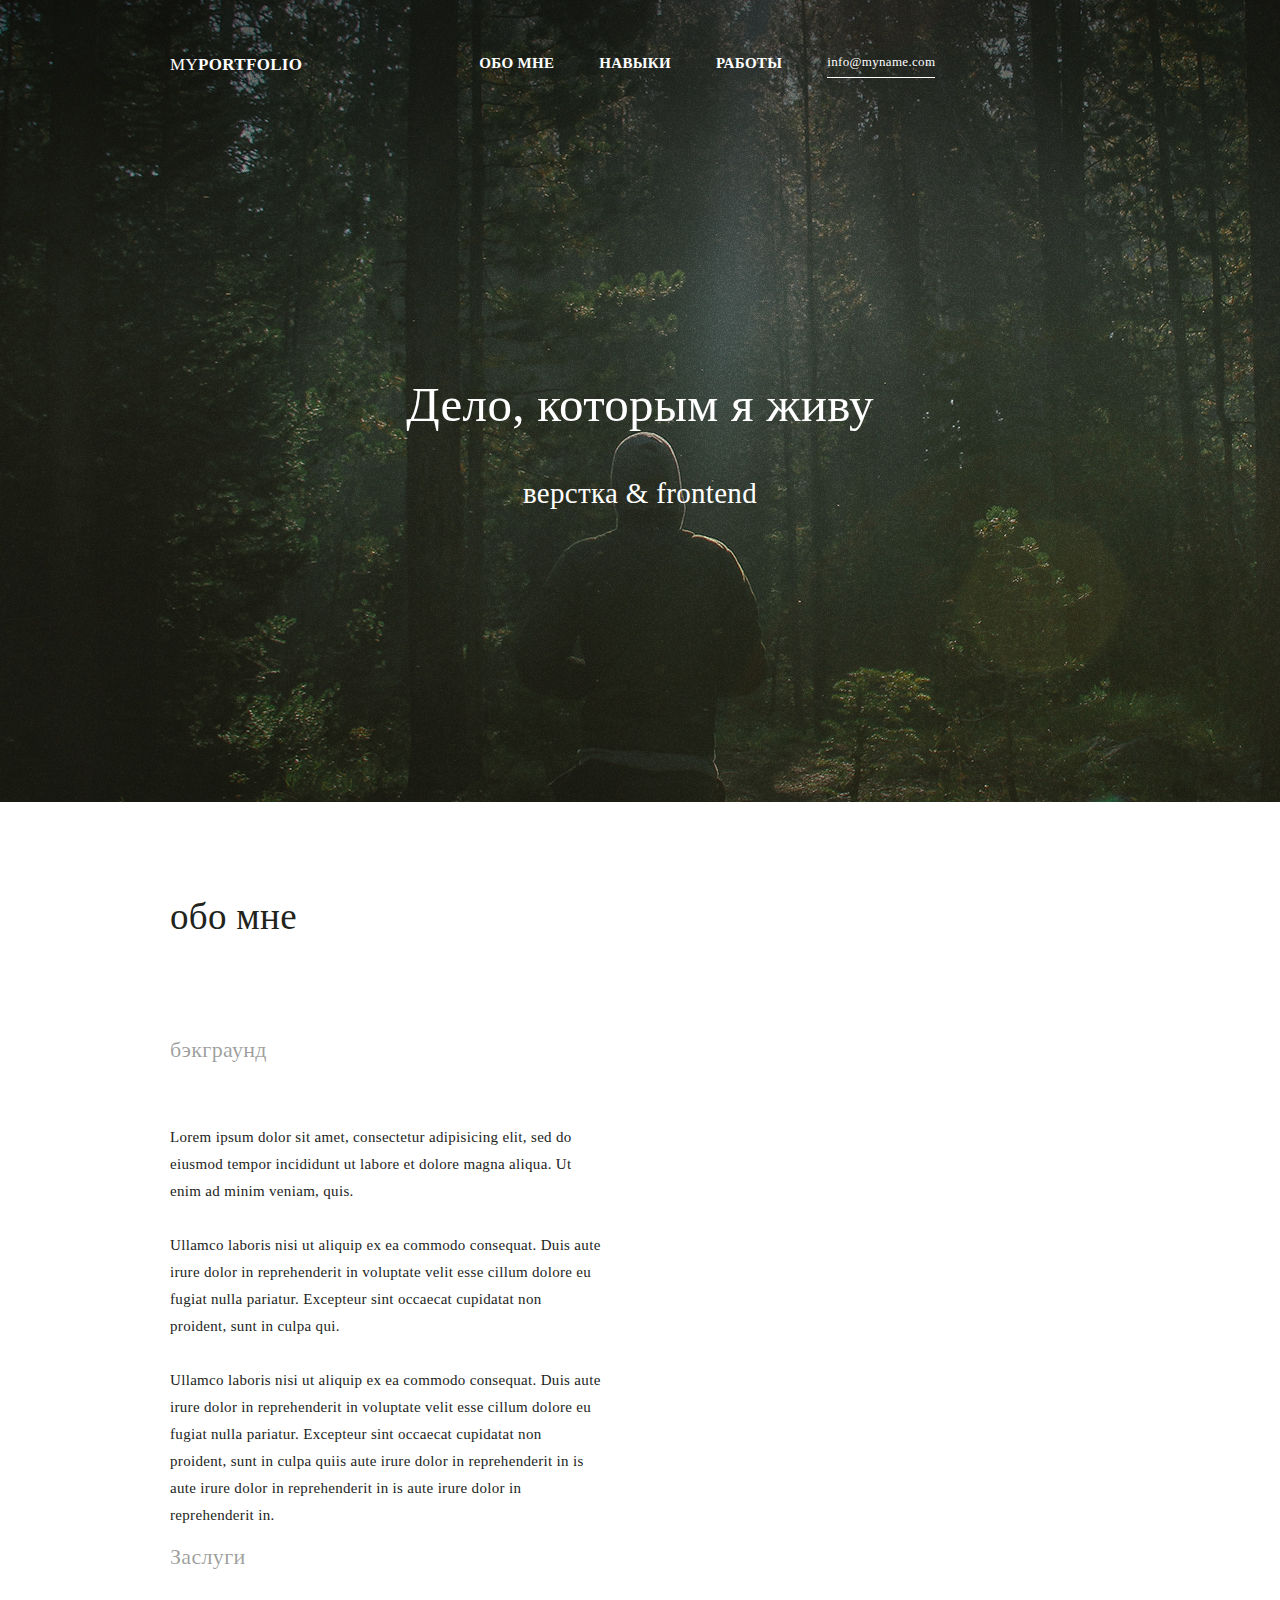
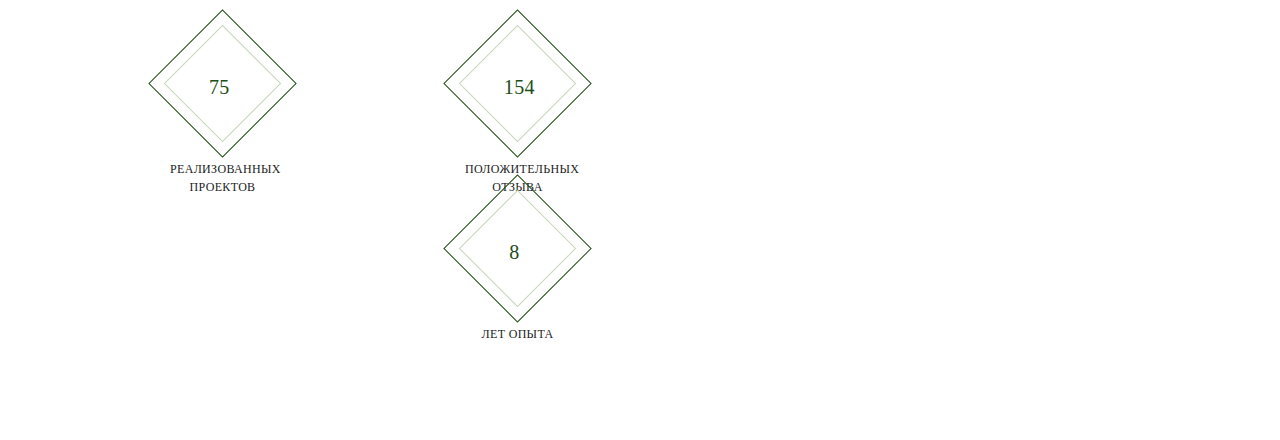
==== index.html @ e538dd81 "Add files via upload" ====
<!DOCTYPE html>
<html lang="en">

<head>
    <meta charset="UTF-8">
    <meta name="viewport" content="width=device-width, initial-scale=1.0">
    <title>MYPORTFOLIO</title>
    <link rel="stylesheet" href="css/reset.css">
    <link rel="stylesheet" href="css/main.css">

</head>

<body>
    <header class="header">
        <div class="container">
            <div class="header__top">
                <div class="logo">
                    <span>my</span>portfolio
                </div>
                <nav class="menu">
                    <ul class="menu__list">
                        <li class="menu__link"><a href="#">обо мне</a></li>
                        <li class="menu__link"><a href="#">навыки</a> </li>
                        <li class="menu__link"><a href="#">работы</a></li>
                    </ul>
                </nav>
                <a class="link__mail" href="mailto:info@myname.com">info@myname.com</a>
            </div>
            <div class="header__block">
                <h1 class="header__title">Дело, которым я живу</h1>
                <p class="header__text">
                    верстка & frontend
                </p>
            </div>
        </div>
        <a class="arowdbottom" href=""></a>
    </header>
    <section class="about">
        <div class="container">
            <h2 class="about__title">обо мне</h2>
            <div class="about__inner">
                <div class="about__background">
                    <h3 class="about__title_2">
                        бэкграунд
                    </h3>
                    <p class="background__text">
                        Lorem ipsum dolor sit amet, consectetur adipisicing elit,
                        sed do eiusmod tempor incididunt ut labore et dolore magna aliqua.
                        Ut enim ad minim veniam, quis. <br><br>

                        Ullamco laboris nisi ut aliquip ex ea commodo consequat.
                        Duis aute irure dolor in reprehenderit in voluptate velit
                        esse cillum dolore eu fugiat nulla pariatur. Excepteur sint occaecat cupidatat non
                        proident, sunt in culpa qui.<br><br>

                        Ullamco laboris nisi ut aliquip ex ea commodo consequat.
                        Duis aute irure dolor in reprehenderit in voluptate velit
                        esse cillum dolore eu fugiat nulla pariatur. Excepteur sint
                        occaecat cupidatat non proident, sunt in culpa quiis aute irure
                        dolor in reprehenderit in is aute irure dolor in reprehenderit
                        in is aute irure dolor in reprehenderit in.
                    </p>
                </div>
            </div>
            <div class="about__other">
                <h3 class="about__title_2">
                    Заслуги
                </h3>
                <div class="merit">
                    <div class="merit__item">
                        <div class="merit__item-big">
                            <div class="merit__item-small">
                                <span class="merit__number">75</span>
                            </div>
                        </div>
                        <p class="merit__text">
                            Реализованных
                            проектов
                        </p>
                    </div>


                    <div class="merit__item">
                        <div class="merit__item-big">
                            <div class="merit__item-small">
                                <span class="merit__number">154</span>
                            </div>
                        </div>
                        <p class="merit__text">
                            Положительных
                            отзыва
                        </p>


                        <div class="merit__item">
                            <div class="merit__item-big">
                                <div class="merit__item-small">
                                    <span class="merit__number">8</span>
                                </div>
                            </div>
                            <p class="merit__text">
                                Лет
                                опыта
                            </p>

                        </div>
                    </div>

                </div>
            </div>
        </div>
    </section>

    
</body>

</html>
---- css/main.css ----
@import 'fonts.css';


* {
    box-sizing: border-box;
    list-style: none;
}

html {}

a {
    text-decoration: none;
    color: inherit;
}

body {
    padding: 0;
    margin: 0;
    line-height: 1.5;
    letter-spacing: 0.02em;
    color: #000;
}

.container {
    width: 940px;
    margin: 0 auto;
}

.header {
    padding-top: 52px;
    padding-bottom: 23px;
    background: url('../images/bground.jpg') no-repeat;
    color: white;
}

.header__top {
    display: flex;
}

.logo span {
    font-family: 'MuseoSansCyrl 100';
    font-size: 17px;
    font-weight: 100;
}

.logo {
    text-transform: uppercase;
    font-family: 'MuseoSansCyrl 900';
    font-size: 17px;
    font-weight: 900;

}

.menu__list {
    display: flex;
    margin-left: 177px;
    color: white;
    list-style: none;
}

.menu__link {
    margin-right: 45px;
    font-family: 'MuseoSansCyrl 900';
    font-size: 15px;
    font-weight: 900;
    text-transform: uppercase;
    color: #fff;
}

.link__mail {
    border-bottom: solid 1px;
    color: white;
    font-family: 'MuseoSansCyrl 300';
    font-size: 13px;
    font-weight: 300;
    margin-left: 0 auto;
}

.header__block {
    text-align: center;
}

.header__title {
    display: block;
    width: 713px;
    height: 94px;
    font-family: 'Natasha';
    font-size: 49px;
    font-weight: normal;
    font-stretch: normal;
    font-style: normal;
    line-height: 1.12;
    margin: 0 auto;

    color: #ffffff;



    margin-top: 300px;
}

.header__text {
    font-family: 'MuseoSansCyrl 100';
    font-size: 29px;
    font-weight: 100;
    text-align: center;
    margin-bottom: 264px;
}

.about {
    padding-top: 87px;
    padding-bottom: 97px;
}

.about__inner {
    display: flex;
    justify-content: space-between;

}

.about__background {
    max-width: 440px;
}

.about__title {
    font-family: 'Natasha';
    font-size: 37px;
    font-weight: normal;
    font-stretch: normal;
    font-style: normal;
    line-height: 1.49;
    color: #22241b;
    margin-bottom: 78px;
}

.about__title_2 {
    opacity: 0.66;
    font-family: 'Natasha';
    font-size: 22px;
    font-weight: normal;
    font-stretch: normal;
    font-style: normal;
    line-height: 2.5;
    color: rgba(34, 36, 27, 0.66);
    margin-bottom: 47px;
}

.background__text {
    width: 432px;
    font-family: 'MuseoSansCyrl 300';
    font-size: 15px;
    font-weight: 300;
    font-stretch: normal;
    font-style: normal;
    line-height: 1.8;

    color: #22241b;

}

.merit {
    max-width: 400px;
    display: flex;
    justify-content: space-between;
}

.merit__item {
    width: 105px;
    text-align: center;
}

.merit__item-big {
    width: 105px;
    height: 105px;
    border: solid 1px #204d15;
    /* Rotate */
    -webkit-transform: rotate(-45deg);
    -moz-transform: rotate(-45deg);
    -ms-transform: rotate(-45deg);
    -o-transform: rotate(-45deg);
    transform: rotate(-45deg);
    padding-top: 10px;
    padding-left: 10px;
}


.merit__item-small {
    width: 83px;
    height: 83px;
    border: solid 1px #c6d6bb;

    /* Rotate */
    -webkit-transform: rotate(-45deg);
    -moz-transform: rotate(-45deg);
    -ms-transform: rotate(-45deg);
    -o-transform: rotate(-45deg);
    transform: rotate(90deg);

}

.merit__number {
    display: block;
    padding: 30px;
    transform: rotate(-45deg);
    font-family: 'MuseoSansCyrl 100';
    font-size: 20px;
    font-weight: 100;
    font-stretch: normal;
    font-style: normal;
    color: #204d15;
}

.merit__text {

    margin-top: 24px;
    font-family: 'MuseoSansCyrl 100';
    font-size: 12px;
    font-weight: 100;
    font-stretch: normal;
    font-style: normal;
    text-align: center;
    color: #22241b;
    text-transform: uppercase;
}
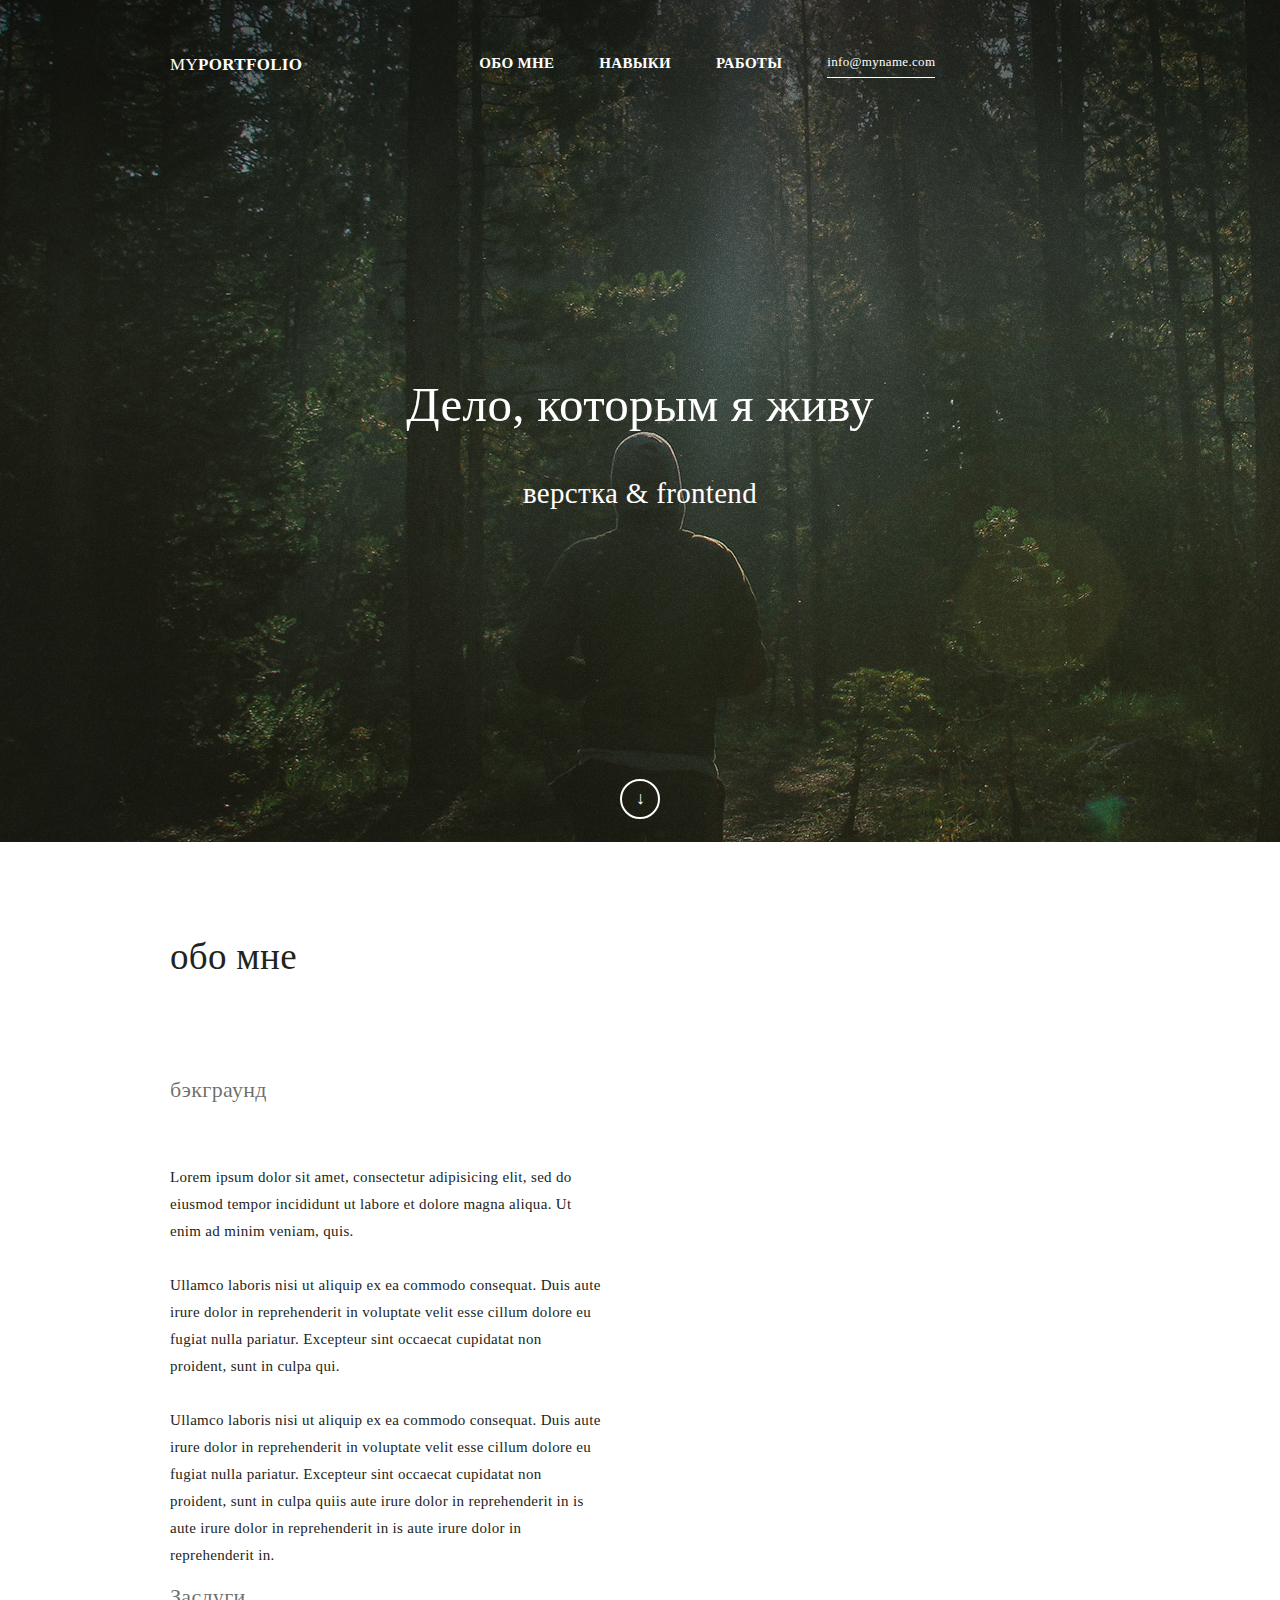
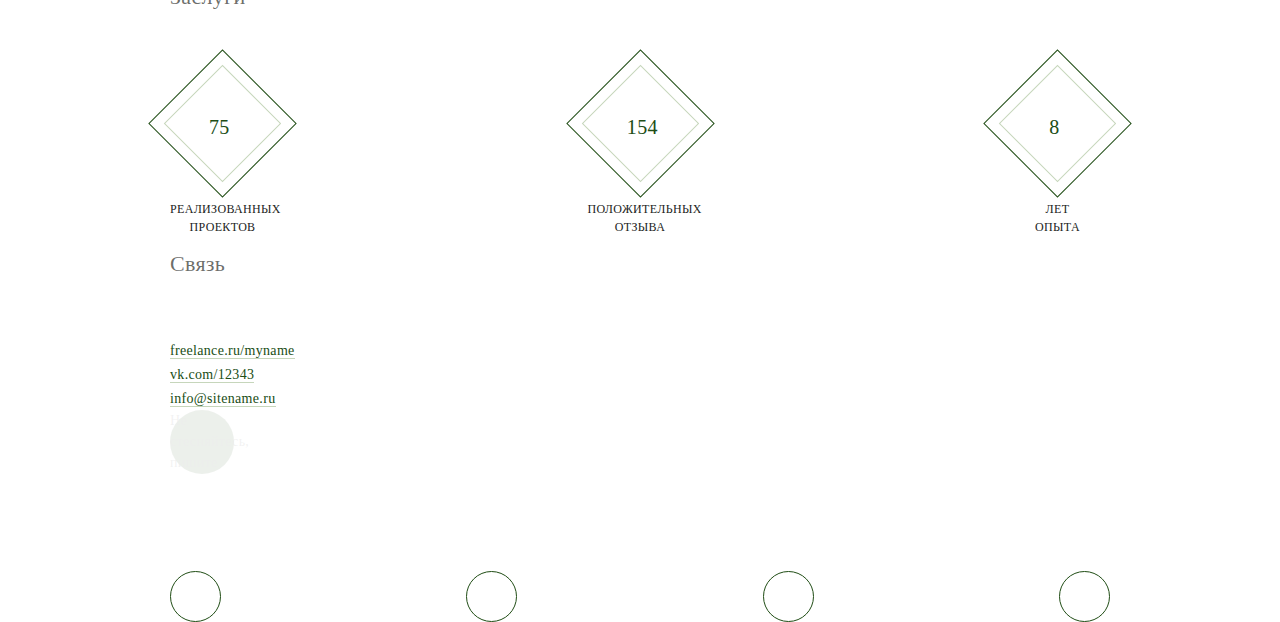
==== commit 9fe1f0eb: "Add files via upload" ====
--- a/index.html
+++ b/index.html
@@ -31,16 +31,19 @@
                 <p class="header__text">
                     верстка & frontend
                 </p>
+                <a class="arowdbottom" href="#">↓</a>
             </div>
+
         </div>
-        <a class="arowdbottom" href=""></a>
+
+
     </header>
     <section class="about">
         <div class="container">
             <h2 class="about__title">обо мне</h2>
             <div class="about__inner">
                 <div class="about__background">
-                    <h3 class="about__title_2">
+                    <h3 class="info-title">
                         бэкграунд
                     </h3>
                     <p class="background__text">
@@ -62,8 +65,8 @@
                     </p>
                 </div>
             </div>
-            <div class="about__other">
-                <h3 class="about__title_2">
+            <div class="info">
+                <h3 class="info-title">
                     Заслуги
                 </h3>
                 <div class="merit">
@@ -90,16 +93,17 @@
                             Положительных
                             отзыва
                         </p>
+                    </div>
 
 
-                        <div class="merit__item">
-                            <div class="merit__item-big">
-                                <div class="merit__item-small">
-                                    <span class="merit__number">8</span>
-                                </div>
+                    <div class="merit__item">
+                        <div class="merit__item-big">
+                            <div class="merit__item-small">
+                                 <span class="merit__number">8</span>
                             </div>
+                        </div>
                             <p class="merit__text">
-                                Лет
+                                Лет <br>
                                 опыта
                             </p>
 
@@ -107,11 +111,38 @@
                     </div>
 
                 </div>
+                <div class="contact">
+                    <h3 class="info-title">Связь</h3>
+                    <div class="contact__block">
+                        <ul class="links">
+                            <li class="links__item"><a href="#">freelance.ru/myname</a></li>
+                            <li class="links__item"><a href="#">vk.com/12343</a></li>
+                            <li class="links__item"><a href="#">info@sitename.ru</a></li>
+                        </ul>
+                    </div>
+                    <div class="profile">
+                        <span class="icon icon-Pizza"></span>
+                        <p class="profile__text">
+                            Не стесняйтесь, пишите
+                        </p>
+                    </div>
+                </div>
+
             </div>
         </div>
     </section>
+    <section class="skills">
+        <div class="container">
+            <ul class="skills__list">
+                <li class="skills__list_item"></li>
+                <li class="skills__list_item"></li>
+                <li class="skills__list_item"></li>
+                <li class="skills__list_item"></li>
+            </ul>
+        </div>
+    </section>
 
-    
+
 </body>
 
 </html>--- a/css/main.css
+++ b/css/main.css
@@ -93,9 +93,6 @@
     margin: 0 auto;
 
     color: #ffffff;
-
-
-
     margin-top: 300px;
 }
 
@@ -107,20 +104,31 @@
     margin-bottom: 264px;
 }
 
+.arowdbottom {
+    display: block;
+    width: 40px;
+    height: 40px;
+    border: 2px solid #fff;
+    border-radius: 50%;
+    padding: 4px 14px;
+    margin: 0 auto;
+    font-size: 18px;
+
+
+}
+
 .about {
     padding-top: 87px;
     padding-bottom: 97px;
+    display: flex;
 }
 
 .about__inner {
     display: flex;
     justify-content: space-between;
-
-}
-
-.about__background {
-    max-width: 440px;
-}
+}
+
+.about__background {}
 
 .about__title {
     font-family: 'Natasha';
@@ -133,8 +141,12 @@
     margin-bottom: 78px;
 }
 
-.about__title_2 {
-    opacity: 0.66;
+.info {
+    maxu-width: 467px;
+}
+
+.info-title {
+
     font-family: 'Natasha';
     font-size: 22px;
     font-weight: normal;
@@ -159,7 +171,8 @@
 }
 
 .merit {
-    max-width: 400px;
+    
+
     display: flex;
     justify-content: space-between;
 }
@@ -221,4 +234,73 @@
     text-align: center;
     color: #22241b;
     text-transform: uppercase;
-}+}
+
+.contact__block {
+    display: flex;
+    justify-content: space-between;
+}
+
+.links__item a {
+
+    font-family: 'MuseoSansCyrl 300';
+    font-size: 14px;
+    font-weight: 300;
+    font-stretch: normal;
+    font-style: normal;
+    color: #204d15;
+    border-bottom: 1px solid #c6d6bb;
+    margin-bottom: 16px;
+    letter-spacing: 1.68;
+}
+
+.profile {
+
+    width: 64px;
+    height: 64px;
+    opacity: 0.08;
+    border-radius: 50%;
+    background-color: #204d15;
+    display: flex;
+    justify-content: space-between;
+
+
+}
+
+.profile__text {}
+
+.icon-Pizza {
+    color: #204d15;
+}
+
+.profile__text {
+
+    width: 165px;
+    height: 11px;
+    font-family: 'MuseoSansCyrl 300';
+    font-size: 14px;
+    font-weight: 300;
+    font-stretch: normal;
+    font-style: normal;
+    color: rgba(34, 36, 27, 0.72);
+
+}
+
+.skills__list {
+    display: flex;
+    justify-content: space-between;
+}
+
+.skills__list_item {
+    width: 51px;
+    height: 51px;
+    border-radius: 50%;
+    border: solid 1px #204d15;
+    
+}
+
+.skills__list_item::after {
+    width: 61px;
+    height: 61px;
+    border: solid 1px #204d15;
+} 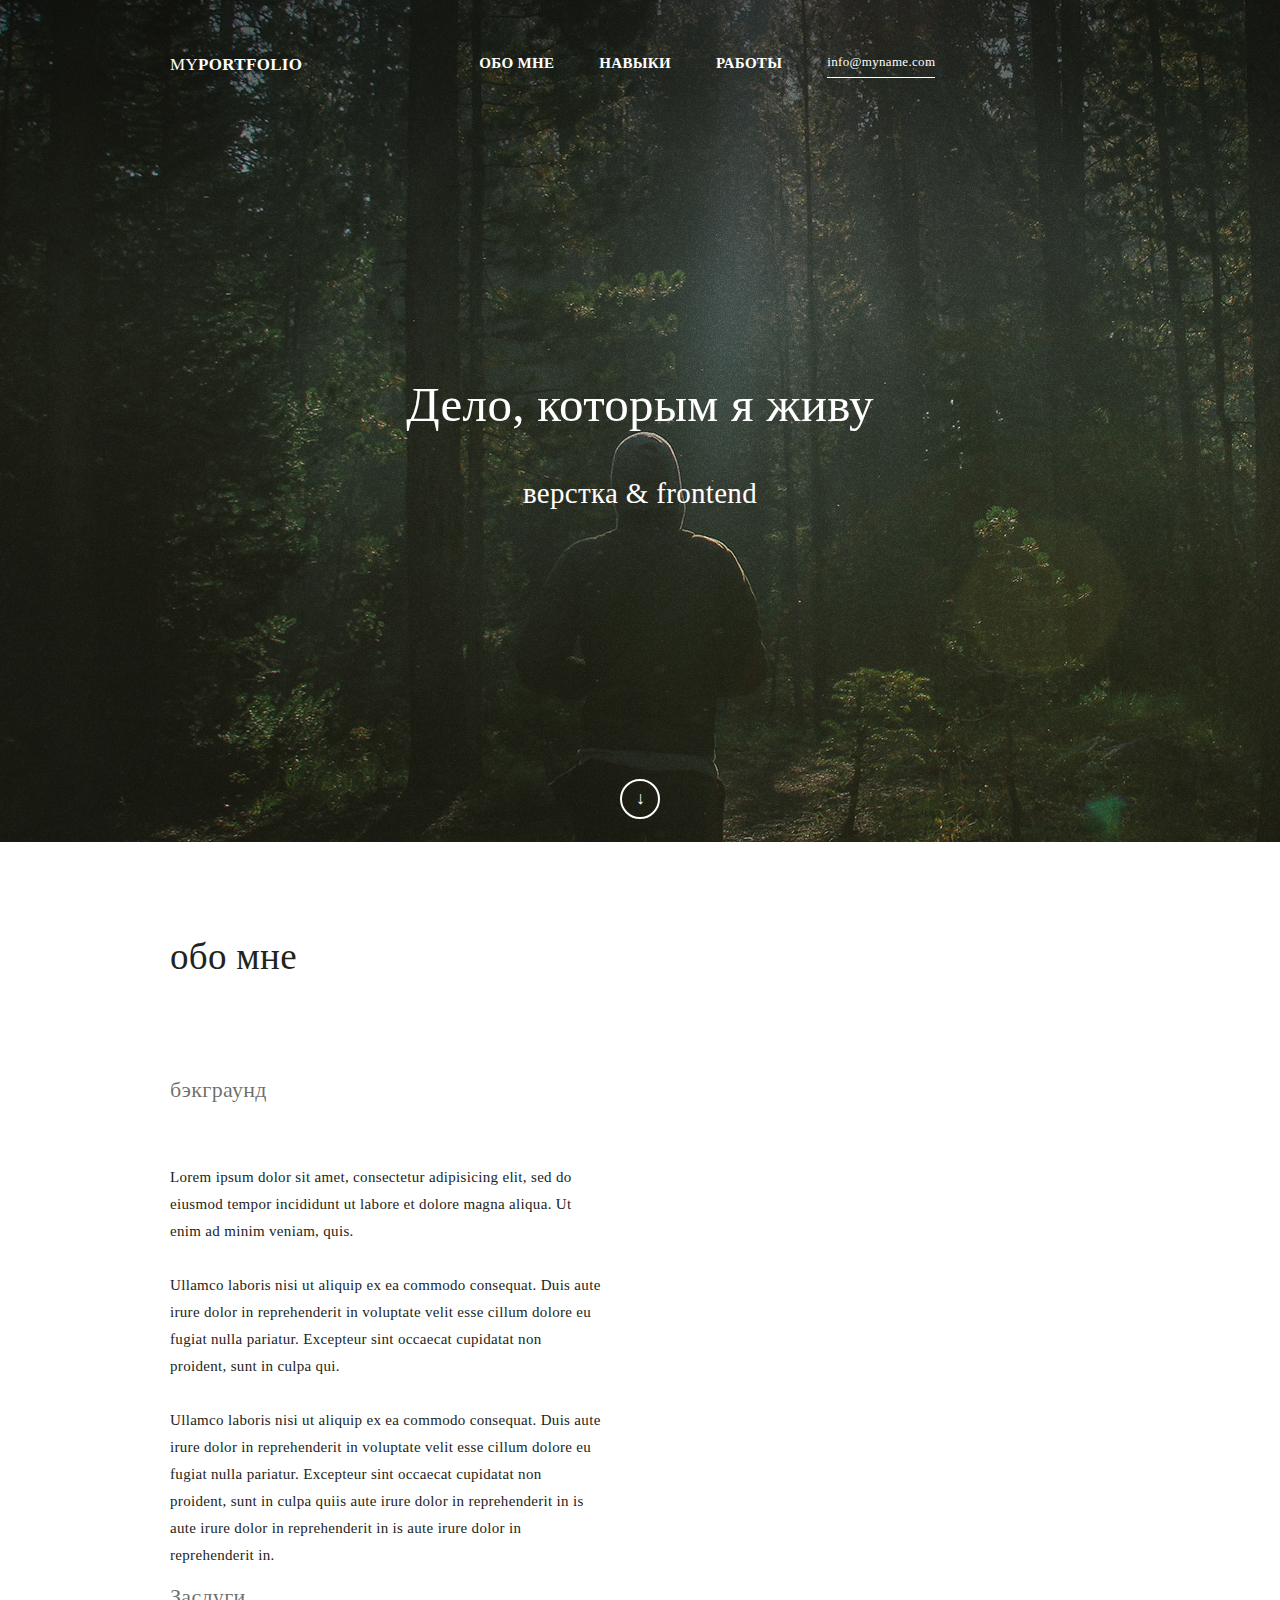
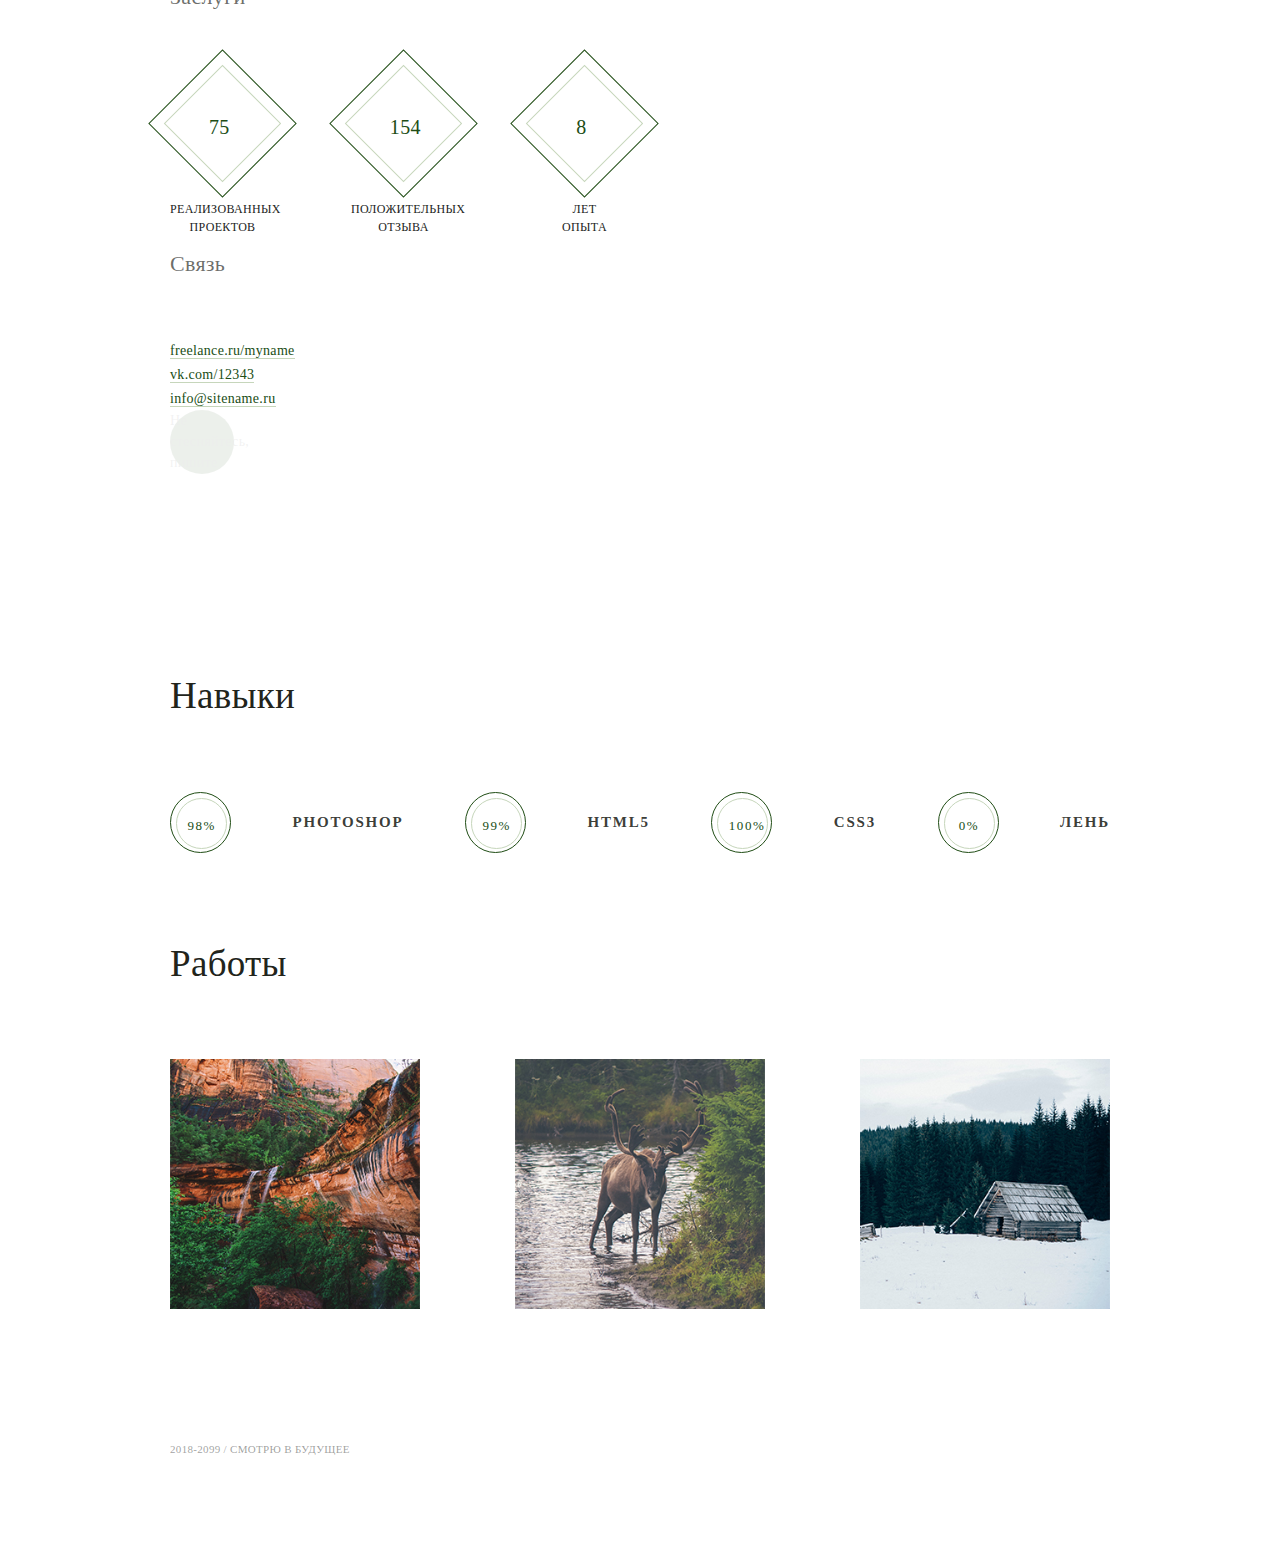
==== commit 853be03d: "Add files via upload" ====
--- a/index.html
+++ b/index.html
@@ -99,48 +99,127 @@
                     <div class="merit__item">
                         <div class="merit__item-big">
                             <div class="merit__item-small">
-                                 <span class="merit__number">8</span>
+                                <span class="merit__number">8</span>
                             </div>
                         </div>
-                            <p class="merit__text">
-                                Лет <br>
-                                опыта
-                            </p>
-
-                        </div>
-                    </div>
-
-                </div>
-                <div class="contact">
-                    <h3 class="info-title">Связь</h3>
-                    <div class="contact__block">
-                        <ul class="links">
-                            <li class="links__item"><a href="#">freelance.ru/myname</a></li>
-                            <li class="links__item"><a href="#">vk.com/12343</a></li>
-                            <li class="links__item"><a href="#">info@sitename.ru</a></li>
-                        </ul>
-                    </div>
-                    <div class="profile">
-                        <span class="icon icon-Pizza"></span>
-                        <p class="profile__text">
-                            Не стесняйтесь, пишите
+                        <p class="merit__text">
+                            Лет <br>
+                            опыта
                         </p>
-                    </div>
-                </div>
-
-            </div>
+
+                    </div>
+                </div>
+
+            </div>
+            <div class="contact">
+                <h3 class="info-title">Связь</h3>
+                <div class="contact__block">
+                    <ul class="links">
+                        <li class="links__item"><a href="#">freelance.ru/myname</a></li>
+                        <li class="links__item"><a href="#">vk.com/12343</a></li>
+                        <li class="links__item"><a href="#">info@sitename.ru</a></li>
+                    </ul>
+                </div>
+                <div class="profile">
+                    <span class="icon icon-Pizza"></span>
+                    <p class="profile__text">
+                        Не стесняйтесь, пишите
+                    </p>
+                </div>
+            </div>
+
+        </div>
         </div>
     </section>
     <section class="skills">
         <div class="container">
-            <ul class="skills__list">
-                <li class="skills__list_item"></li>
-                <li class="skills__list_item"></li>
-                <li class="skills__list_item"></li>
-                <li class="skills__list_item"></li>
-            </ul>
+            <h2 class="skills__title">Навыки</h2>
+            <div class="skills__list">
+                <div class="skills__item-big">
+                    <div class="skills__item-small">
+                        <span class="skills__number">98%</span>
+                    </div>
+                </div>
+                <h3 class="skills__text">Photoshop</h3>
+
+
+                <div class="skills__item-big">
+                    <div class="skills__item-small">
+                        <span class="skills__number">99%</span>
+                    </div>
+                </div>
+                <h3 class="skills__text">html5</h3>
+
+
+                <div class="skills__item-big">
+                    <div class="skills__item-small">
+                        <span class="skills__number">100%</span>
+                    </div>
+                </div>
+                <h3 class="skills__text">CSS3</h3>
+
+                <div class="skills__item-big">
+                    <div class="skills__item-small">
+                        <span class="skills__number">0%</span>
+                    </div>
+                </div>
+                <h3 class="skills__text">Лень</h3>
+
+            </div>
         </div>
     </section>
+    <section class="works">
+        <div class="container">
+            <h2 class="works__title">
+                Работы
+            </h2>
+            <div class="works__list">
+                <div class="works__inner">
+                    <div class="works__item">
+                        <img src="/images/stewart.jpg" alt="" class="works__item_img">
+                        <div class="works__overlay">
+                            <h4 class="works__overlay_title">
+                                Название работы
+                            </h4>
+                            <p class="works__overlay_text">
+                                Смотреть
+                            </p>
+                        </div>
+                    </div>
+
+                    <div class="works__item">
+                        <img src="../images/animal.jpg" alt="" class="works__item_img">
+                        <div class="works__overlay">
+                            <h4 class="works__overlay_title">
+                                Название работы
+                            </h4>
+                            <p class="works__overlay_text">
+                                Смотреть
+                            </p>
+                        </div>
+                    </div>
+
+                    <div class="works__item">
+                        <img src="../images/krivec.jpg" alt="" class="works__item_img">
+                        <div class="works__overlay">
+                            <h4 class="works__overlay_title">
+                                Название работы
+                            </h4>
+                            <p class="works__overlay_text">
+                                Смотреть
+                            </p>
+                        </div>
+                    </div>
+                </div>
+            </div>
+    </section>
+        <div class="container">
+            <footer class="footer">
+        <p class="footer__text">
+            2018-2099 / Смотрю в будущее
+        </p>
+        </div>
+    </footer>
 
 
 </body>
--- a/css/main.css
+++ b/css/main.css
@@ -142,7 +142,7 @@
 }
 
 .info {
-    maxu-width: 467px;
+    max-width: 467px;
 }
 
 .info-title {
@@ -171,7 +171,7 @@
 }
 
 .merit {
-    
+
 
     display: flex;
     justify-content: space-between;
@@ -276,7 +276,7 @@
 .profile__text {
 
     width: 165px;
-    height: 11px;
+
     font-family: 'MuseoSansCyrl 300';
     font-size: 14px;
     font-weight: 300;
@@ -286,21 +286,223 @@
 
 }
 
+.skills {
+    padding-top: 97px;
+    padding-bottom: 83px;
+}
+
+.skills__title,
+.works__title {
+
+    width: 164px;
+
+    font-family: 'Natasha';
+    font-size: 37px;
+    font-weight: normal;
+    font-stretch: normal;
+    font-style: normal;
+    margin-bottom: 68px;
+
+
+
+    color: #22241b;
+
+}
+
 .skills__list {
     display: flex;
     justify-content: space-between;
-}
-
-.skills__list_item {
+    align-items: center;
+}
+
+.skills__item-big {
+    width: 61px;
+    height: 61px;
+    border-radius: 50%;
+    border: solid 1px #204d15;
+    padding: 5px;
+
+
+}
+
+.skills__item-small {
     width: 51px;
     height: 51px;
     border-radius: 50%;
-    border: solid 1px #204d15;
-    
-}
-
-.skills__list_item::after {
-    width: 61px;
-    height: 61px;
-    border: solid 1px #204d15;
-} +    border: solid 1px #c6d6bb;
+}
+
+.skills__number {
+    display: block;
+    margin: 0 auto;
+    width: 28px;
+    height: 10px;
+    font-family: 'MuseoSansCyrl 100';
+    font-size: 13px;
+    font-weight: 100;
+    font-stretch: normal;
+    font-style: normal;
+    line-height: 4.23;
+    letter-spacing: 1.56px;
+    text-align: center;
+    color: #204d15;
+}
+
+.skills__text {
+
+
+    font-family: 'MuseoSansCyrl 900';
+    font-size: 15px;
+    font-weight: 900;
+    font-stretch: normal;
+    font-style: normal;
+    letter-spacing: 1.8px;
+    color: rgba(34, 36, 27, 0.89);
+    text-transform: uppercase;
+
+}
+
+.works__inner {
+    display: flex;
+    justify-content: space-between;
+}
+
+.works__item_img {
+    width: 250px;
+    height: 250px;
+}
+
+.works__overlay_title {
+    height: 11px;
+    font-family: 'MuseoSansCyrl 900';
+    font-size: 15px;
+    font-weight: 900;
+    font-stretch: normal;
+    font-style: normal;
+    text-align: center;
+    color: #ffffff;
+}
+
+.works__overlay_text {
+
+    font-family: 'MuseoSansCyrl 300';
+    font-size: 13px;
+    font-weight: 300;
+    font-stretch: normal;
+    font-style: normal;
+    text-align: center;
+    color: #ffffff;
+
+}
+
+.works__item {
+    position: relative;
+}
+
+.works__overlay {
+
+    background: rgba(0, 0, 0, 0.64);
+    color: #fff;
+    position: absolute;
+    top: 0;
+    left: 0;
+    width: 300px;
+    height: 300px;
+    opacity: 0;
+    transition: all 0.5s ease;
+    display: flex;
+    justify-content: center;
+    align-items: center;
+}
+
+.works__item_img:hover .works__overlay {
+    opacity: 1;
+}
+
+.works__overlay_text {
+    font-family: 'MuseoSansCyrl 300';
+    font-size: 13px;
+    font-weight: 300;
+    font-stretch: normal;
+    font-style: normal;
+    line-height: 4.23;
+    letter-spacing: 0.26px;
+    text-align: center;
+    color: #ffffff;
+
+}
+
+.footer {
+    padding-top: 125px;
+    padding-bottom: 110px;
+}
+
+.footer__text {
+    opacity: 0.66;
+    font-family: 'MuseoSansCyrl 300';
+    font-size: 11px;
+    font-weight: 300;
+    font-stretch: normal;
+    font-style: normal;
+    color: rgba(34, 36, 27, 0.66);
+    text-transform: uppercase;
+}
+
+
+.
+/* ------ Media Queries ------ */
+
+/* 992-1200px */
+@media screen and (max-width: 1200px) {
+        .container {
+            width: 1200;
+        }
+
+        .menu {
+            height: 0;
+            overflow: hidden;
+        }
+
+        .header__title {
+            max-width: 713px;
+            height: 0;
+        }  
+        
+        .skills__list {
+            display: flex;
+            flex-flow: row-reverse wrap-reverse;
+        }
+
+        .works__inner {
+            display: flex;
+            flex-direction: column;
+        }
+
+        .footer__text {
+            text-align: center;
+        }
+}
+
+/* 768-992px */
+@media screen and (max-width: 992px) {
+    .container {
+        width: 700px;
+    }
+
+}
+
+/* 576-768px */
+@media screen and (max-width: 768px) {
+    .container {
+        width: 520px;
+    }
+
+}
+
+/* 320-576px */
+@media screen and (max-width: 576px) {
+    .container {
+        width: 90%;
+    }
+
+}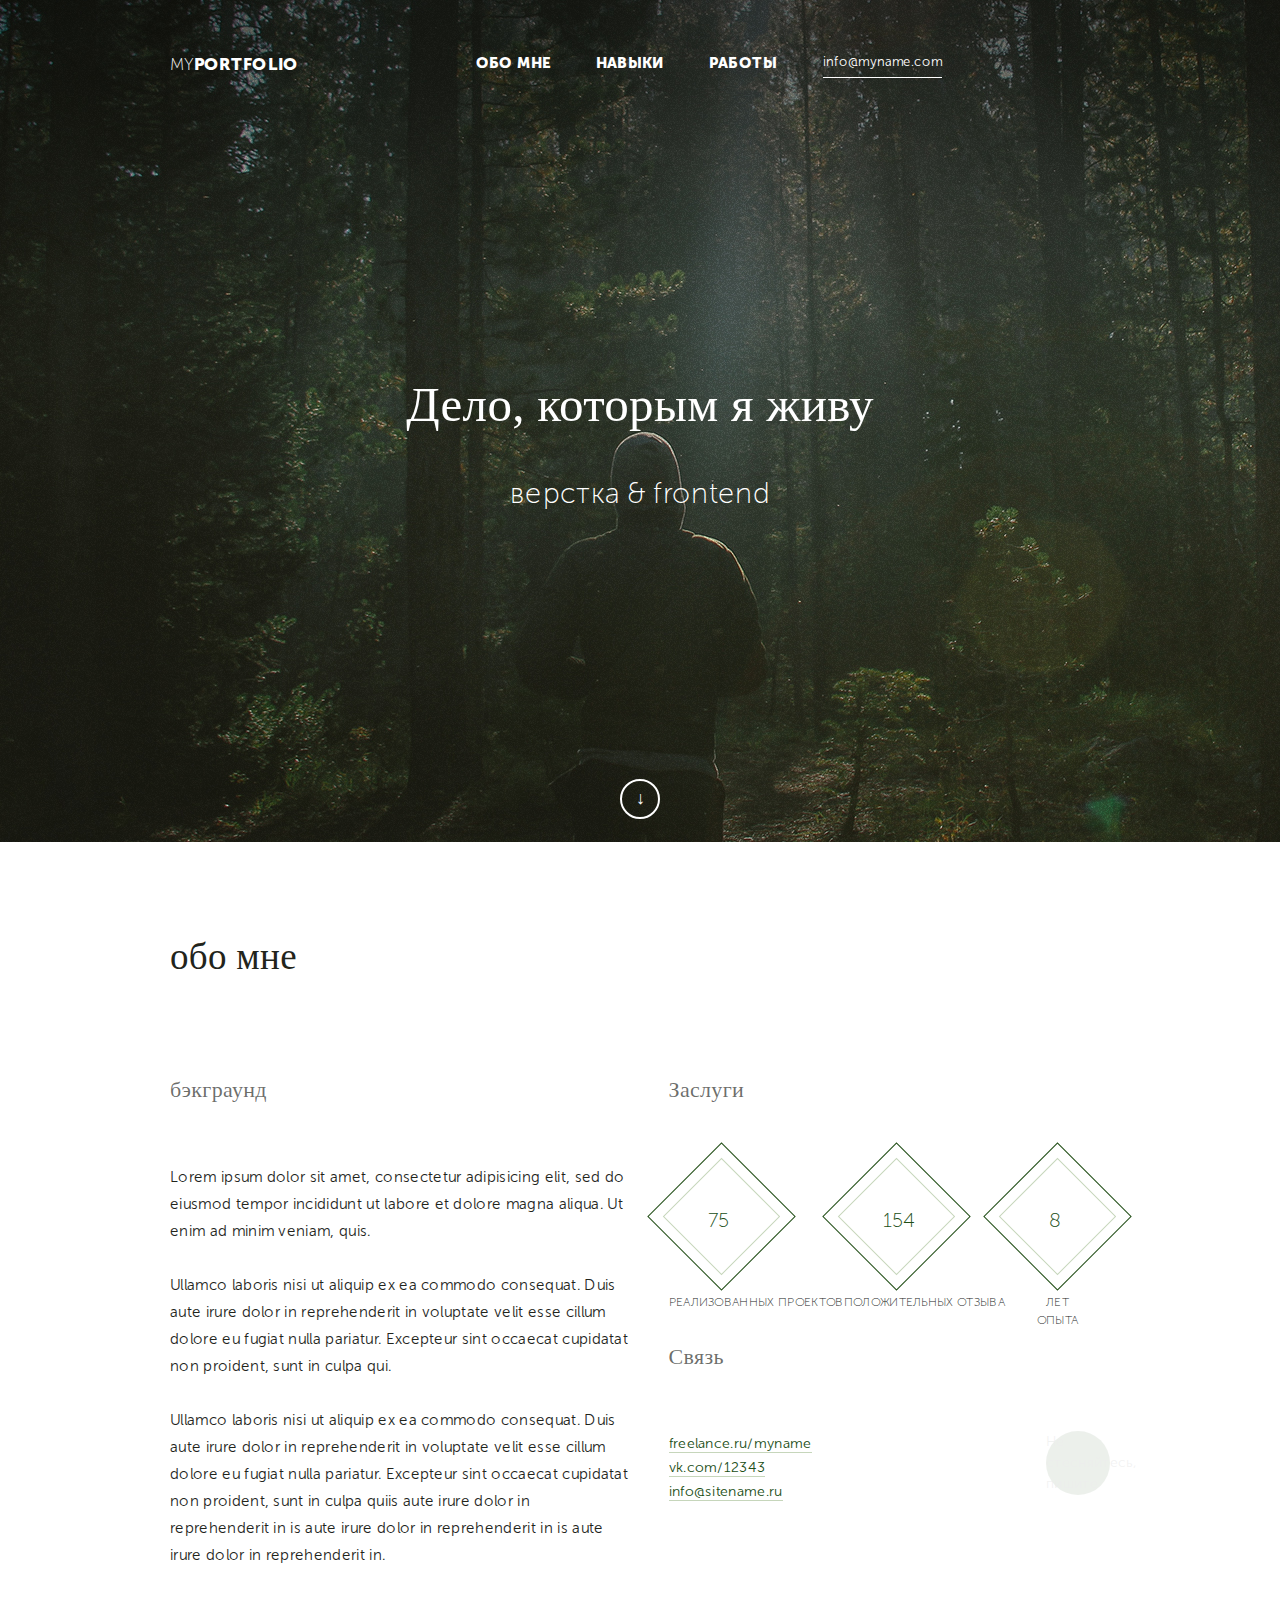
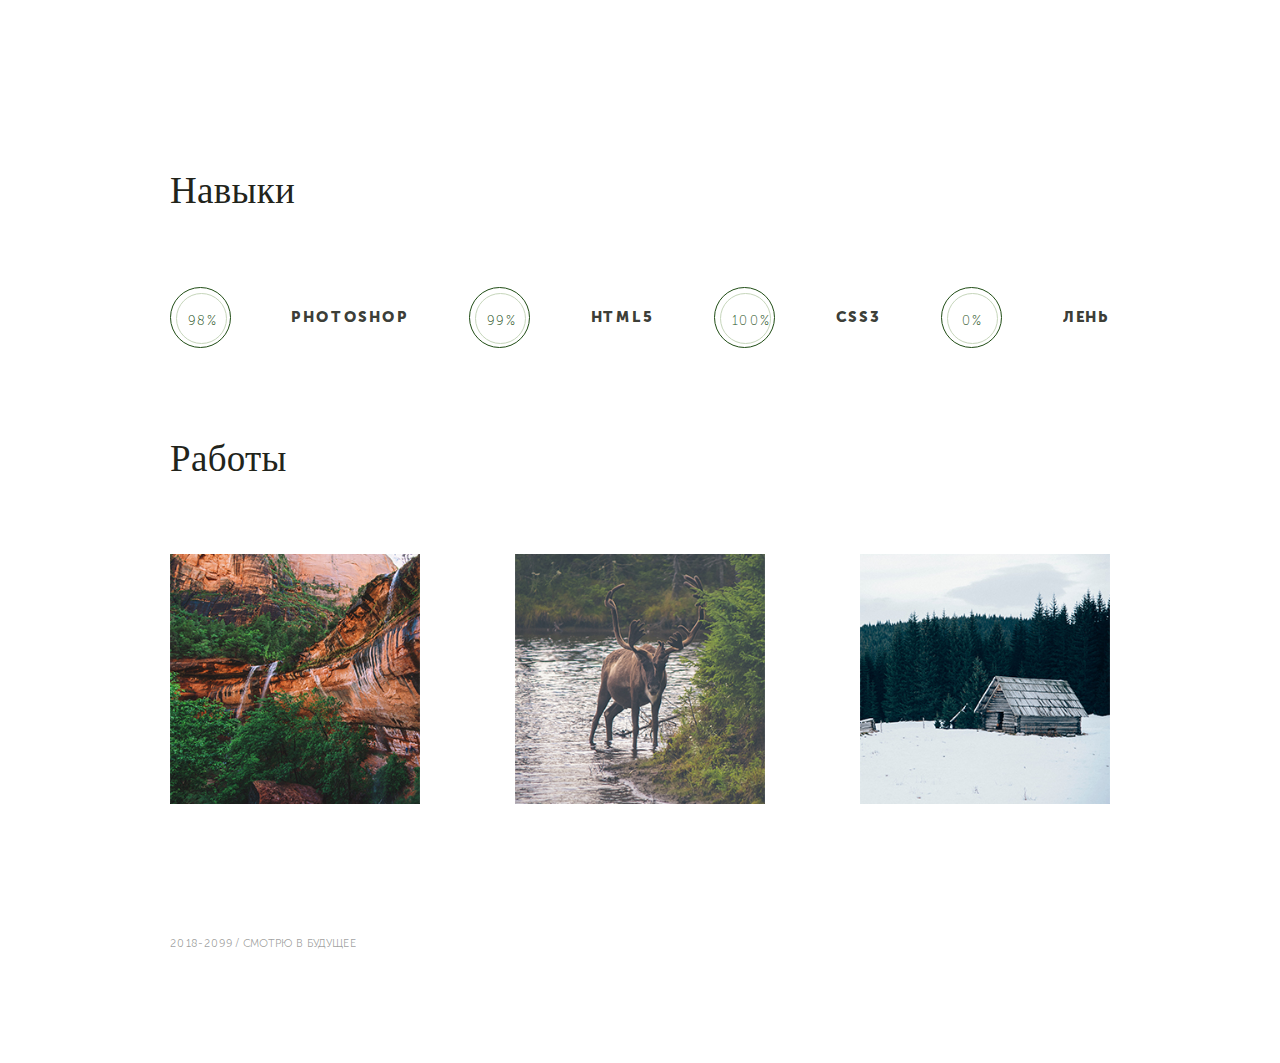
==== commit c463a7e5: "Add files via upload" ====
--- a/index.html
+++ b/index.html
@@ -3,9 +3,16 @@
 
 <head>
     <meta charset="UTF-8">
+    <title>MYPORTFOLIO </title>
+    <meta name="description" content="Адаптив">
+    <meta name="keywords" content="flexbox, mobile, dev">
+    <meta name="viewport" content="width=device-width, initial-scale=1">
+    <!-- Favicon -->
+    <link rel="icon" href="images/social-023-round_whatsapp.png" type="image/x-icon">
+    <link rel="shortcut icon" href="images/images/social-023-round_whatsapp.png" type="image/x-icon">
     <meta name="viewport" content="width=device-width, initial-scale=1.0">
-    <title>MYPORTFOLIO</title>
     <link rel="stylesheet" href="css/reset.css">
+    <link rel="stylesheet" href="css/fonts.css">
     <link rel="stylesheet" href="css/main.css">
 
 </head>
@@ -31,14 +38,14 @@
                 <p class="header__text">
                     верстка & frontend
                 </p>
-                <a class="arowdbottom" href="#">↓</a>
+                <a class="arowdbottom" href="about">↓</a>
             </div>
 
         </div>
 
 
     </header>
-    <section class="about">
+    <section class="about " id="about">
         <div class="container">
             <h2 class="about__title">обо мне</h2>
             <div class="about__inner">
@@ -64,70 +71,72 @@
                         in is aute irure dolor in reprehenderit in.
                     </p>
                 </div>
-            </div>
-            <div class="info">
-                <h3 class="info-title">
-                    Заслуги
-                </h3>
-                <div class="merit">
-                    <div class="merit__item">
-                        <div class="merit__item-big">
-                            <div class="merit__item-small">
-                                <span class="merit__number">75</span>
-                            </div>
-                        </div>
-                        <p class="merit__text">
-                            Реализованных
-                            проектов
-                        </p>
-                    </div>
-
-
-                    <div class="merit__item">
-                        <div class="merit__item-big">
-                            <div class="merit__item-small">
-                                <span class="merit__number">154</span>
-                            </div>
-                        </div>
-                        <p class="merit__text">
-                            Положительных
-                            отзыва
-                        </p>
-                    </div>
-
-
-                    <div class="merit__item">
-                        <div class="merit__item-big">
-                            <div class="merit__item-small">
-                                <span class="merit__number">8</span>
-                            </div>
-                        </div>
-                        <p class="merit__text">
-                            Лет <br>
-                            опыта
-                        </p>
-
-                    </div>
-                </div>
-
-            </div>
-            <div class="contact">
-                <h3 class="info-title">Связь</h3>
-                <div class="contact__block">
-                    <ul class="links">
-                        <li class="links__item"><a href="#">freelance.ru/myname</a></li>
-                        <li class="links__item"><a href="#">vk.com/12343</a></li>
-                        <li class="links__item"><a href="#">info@sitename.ru</a></li>
-                    </ul>
-                </div>
-                <div class="profile">
-                    <span class="icon icon-Pizza"></span>
-                    <p class="profile__text">
-                        Не стесняйтесь, пишите
-                    </p>
-                </div>
-            </div>
-
+
+                <div class="info">
+                    <h3 class="info-title">
+                        Заслуги
+                    </h3>
+                    <div class="merit">
+                        <div class="merit__item">
+                            <div class="merit__item-big">
+                                <div class="merit__item-small">
+                                    <span class="merit__number">75</span>
+                                </div>
+                            </div>
+                            <p class="merit__text">
+                                Реализованных
+                                проектов
+                            </p>
+                        </div>
+
+
+                        <div class="merit__item">
+                            <div class="merit__item-big">
+                                <div class="merit__item-small">
+                                    <span class="merit__number">154</span>
+                                </div>
+                            </div>
+                            <p class="merit__text">
+                                Положительных
+                                отзыва
+                            </p>
+                        </div>
+
+
+                        <div class="merit__item">
+                            <div class="merit__item-big">
+                                <div class="merit__item-small">
+                                    <span class="merit__number">8</span>
+                                </div>
+                            </div>
+                            <p class="merit__text">
+                                Лет <br>
+                                опыта
+                            </p>
+
+                        </div>
+                    </div>
+
+
+                    <div class="contact">
+                        <h3 class="info-title">Связь</h3>
+                        <div class="contact__block">
+                            <ul class="links">
+                                <li class="links__item"><a href="#" target="_blank">freelance.ru/myname</a></li>
+                                <li class="links__item"><a href="#" target="_blank">vk.com/12343</a></li>
+                                <li class="links__item"><a href="mailto:info@sitename.ru">info@sitename.ru</a></li>
+                            </ul>
+
+                            <div class="profile">
+                                <span class="icon icon-Pizza"></span>
+                                <p class="profile__text">
+                                    Не стесняйтесь, пишите
+                                </p>
+                            </div>
+                        </div>
+                    </div>
+                </div>
+            </div>
         </div>
         </div>
     </section>
@@ -176,7 +185,7 @@
             <div class="works__list">
                 <div class="works__inner">
                     <div class="works__item">
-                        <img src="/images/stewart.jpg" alt="" class="works__item_img">
+                        <img src="../images/stewart.jpg" alt="" class="works__item_img">
                         <div class="works__overlay">
                             <h4 class="works__overlay_title">
                                 Название работы
@@ -213,12 +222,12 @@
                 </div>
             </div>
     </section>
-        <div class="container">
-            <footer class="footer">
-        <p class="footer__text">
-            2018-2099 / Смотрю в будущее
-        </p>
-        </div>
+    <div class="container">
+        <footer class="footer">
+            <p class="footer__text">
+                2018-2099 / Смотрю в будущее
+            </p>
+    </div>
     </footer>
 
 
--- a/css/fonts.css
+++ b/css/fonts.css
@@ -0,0 +1,72 @@
+/* шрифты */
+
+@font-face {
+    font-family: 'MuseoSansCyrl 100';
+    src: url('../fonts/MuseoSansCyrl-100.eot'); /* IE9 Compat Modes */
+    src: url('../fonts/MuseoSansCyrl-100.eot.eot?#iefix') format('embedded-opentype'), /* IE6-IE8 */
+         url('../fonts/MuseoSansCyrl-100.woff2') format('woff2'), /* Super Modern Browsers */
+         url('../fonts/MuseoSansCyrl-100.woff') format('woff'), /* Pretty Modern Browsers */
+         url('../fonts/MuseoSansCyrl-100.ttf')  format('truetype'), /* Safari, Android, iOS */
+         url('webfont.svg#svgFontName') format('svg'); /* Legacy iOS */
+}
+
+@font-face {
+    font-family: 'MuseoSansCyrl 300';
+    src: url('../fonts/MuseoSansCyrl-300.eot'); /* IE9 Compat Modes */
+    src: url('../fonts/MuseoSansCyrl-300.eot?#iefix') format('embedded-opentype'), /* IE6-IE8 */
+         url('../fonts/MuseoSansCyrl-300.woff2') format('woff2'), /* Super Modern Browsers */
+         url('../fonts/MuseoSansCyrl-300.woff') format('woff'), /* Pretty Modern Browsers */
+         url('../fonts/MuseoSansCyrl-300.ttf')  format('truetype'), /* Safari, Android, iOS */
+         url('webfont.svg#svgFontName') format('svg'); /* Legacy iOS */
+}
+
+@font-face {
+    font-family: 'MuseoSansCyrl 500';
+    src: url('../fonts/MuseoSansCyrl-500.eot'); /* IE9 Compat Modes */
+    src: url('../fonts/MuseoSansCyrl-500.eot.eot?#iefix') format('embedded-opentype'), /* IE6-IE8 */
+         url('../fonts/MuseoSansCyrl-500.woff2') format('woff2'), /* Super Modern Browsers */
+         url('../fonts/MuseoSansCyrl-500.woff') format('woff'), /* Pretty Modern Browsers */
+         url('../fonts/MuseoSansCyrl-500.ttf')  format('truetype'), /* Safari, Android, iOS */
+         url('webfont.svg#svgFontName') format('svg'); /* Legacy iOS */
+}
+@font-face {
+    font-family: 'MuseoSansCyrl 700';
+    src: url('../fonts/MuseoSansCyrl-700.eot'); /* IE9 Compat Modes */
+    src: url('../fonts/MuseoSansCyrl-700.eot?#iefix') format('embedded-opentype'), /* IE6-IE8 */
+         url('../fonts/MuseoSansCyrl-700.woff2') format('woff2'), /* Super Modern Browsers */
+         url('../fonts/MuseoSansCyrl-700.woff') format('woff'), /* Pretty Modern Browsers */
+         url('../fonts/MuseoSansCyrl-700.ttf')  format('truetype'), /* Safari, Android, iOS */
+         url('webfont.svg#svgFontName') format('svg'); /* Legacy iOS */
+}
+
+@font-face {
+    font-family: 'MuseoSansCyrl 900';
+    src: url('../fonts/MuseoSansCyrl-900.eot'); /* IE9 Compat Modes */
+    src: url('../fonts/MuseoSansCyrl-900.eot.eot?#iefix') format('embedded-opentype'), /* IE6-IE8 */
+         url('../fonts/MuseoSansCyrl-900.woff2') format('woff2'), /* Super Modern Browsers */
+         url('../fonts/MuseoSansCyrl-900.eot.woff') format('woff'), /* Pretty Modern Browsers */
+         url('../fonts/MuseoSansCyrl-900.eot.ttf')  format('truetype'), /* Safari, Android, iOS */
+         url('webfont.svg#svgFontName') format('svg'); /* Legacy iOS */
+}
+
+@font-face {
+    font-family: 'Natasha';
+    src: url('../fonts/Natasha.eot'); /* IE9 Compat Modes */
+    src: url('../fonts/Natasha.eot.eot?#iefix') format('embedded-opentype'), /* IE6-IE8 */
+         url('../fonts/Natasha.eot.woff2') format('woff2'), /* Super Modern Browsers */
+         url('../fonts/Natasha.eot.woff') format('woff'), /* Pretty Modern Browsers */
+         url('../fonts/Natasha.eot.ttf')  format('truetype'), /* Safari, Android, iOS */
+         url('../../webfont.svg#svgFontName') format('svg'); /* Legacy iOS */
+        
+}
+
+@font-face {
+
+    font-family: 'Stroke-Gap-Icons';
+    src: url('../fonts/Stroke-Gap-Icons'); /* IE9 Compat Modes */
+    src: url('../fonts/Stroke-Gap-Icons.eot.eot?#iefix') format('embedded-opentype'), /* IE6-IE8 */
+         url('../fonts/Stroke-Gap-Iconsa.woff2') format('woff2'), /* Super Modern Browsers */
+         url('../fonts/Natasha.woff') format('woff'), /* Pretty Modern Browsers */
+         url('../fonts/Natasha.eot.ttf')  format('truetype'), /* Safari, Android, iOS */
+         url('../webfont.svg#svgFontName') format('svg'); /* Legacy iOS */
+}--- a/css/main.css
+++ b/css/main.css
@@ -1,4 +1,4 @@
-@import 'fonts.css';
+
 
 
 * {
@@ -82,7 +82,7 @@
 
 .header__title {
     display: block;
-    width: 713px;
+    max-width: 713px;
     height: 94px;
     font-family: 'Natasha';
     font-size: 49px;
@@ -113,14 +113,20 @@
     padding: 4px 14px;
     margin: 0 auto;
     font-size: 18px;
-
-
-}
+}
+
+.arowdbottom:hover {
+    background: #fff;
+    color: #000;
+    transform: scale(1.2, 1.2);
+}
+
 
 .about {
     padding-top: 87px;
     padding-bottom: 97px;
     display: flex;
+    justify-content: s;
 }
 
 .about__inner {
@@ -128,7 +134,9 @@
     justify-content: space-between;
 }
 
-.about__background {}
+.about__background {
+    max-width: 460px;
+}
 
 .about__title {
     font-family: 'Natasha';
@@ -141,9 +149,7 @@
     margin-bottom: 78px;
 }
 
-.info {
-    max-width: 467px;
-}
+.info {}
 
 .info-title {
 
@@ -158,7 +164,7 @@
 }
 
 .background__text {
-    width: 432px;
+
     font-family: 'MuseoSansCyrl 300';
     font-size: 15px;
     font-weight: 300;
@@ -171,15 +177,15 @@
 }
 
 .merit {
-
-
     display: flex;
     justify-content: space-between;
 }
 
 .merit__item {
-    width: 105px;
-    text-align: center;
+    text-align: center;
+
+
+
 }
 
 .merit__item-big {
@@ -449,38 +455,38 @@
 }
 
 
-.
+
 /* ------ Media Queries ------ */
 
 /* 992-1200px */
 @media screen and (max-width: 1200px) {
-        .container {
-            width: 1200;
-        }
-
-        .menu {
-            height: 0;
-            overflow: hidden;
-        }
-
-        .header__title {
-            max-width: 713px;
-            height: 0;
-        }  
-        
-        .skills__list {
-            display: flex;
-            flex-flow: row-reverse wrap-reverse;
-        }
-
-        .works__inner {
-            display: flex;
-            flex-direction: column;
-        }
-
-        .footer__text {
-            text-align: center;
-        }
+    .container {
+        max-width: 992;
+    }
+
+    .menu {
+        height: 0;
+        overflow: hidden;
+    }
+
+    .header__title {
+        max-width: 713px;
+        height: 0;
+    }
+
+    .skills__list {
+        display: flex;
+        flex-flow: row-reverse wrap-reverse;
+    }
+
+    .works__inner {
+        display: flex;
+        flex-direction: column;
+    }
+
+    .footer__text {
+        text-align: center;
+    }
 }
 
 /* 768-992px */
@@ -489,6 +495,37 @@
         width: 700px;
     }
 
+    .header__top {
+        display: block;
+        display: flex;
+        justify-content: center;
+    }
+
+    .header__title {
+        text-align: center;
+        margin-top: 49px;
+
+        margin-bottom: 100px;
+    }
+
+
+
+
+    .menu__list {
+        display: none;
+    }
+
+    .about__inner {
+        display: block;
+        justify-content: column;
+    }
+
+    .skills__list {
+        display: block;
+        justify-content: column;
+    }
+
+
 }
 
 /* 576-768px */
@@ -497,6 +534,10 @@
         width: 520px;
     }
 
+    .rthhh {
+        dherhrth;
+    }
+
 }
 
 /* 320-576px */
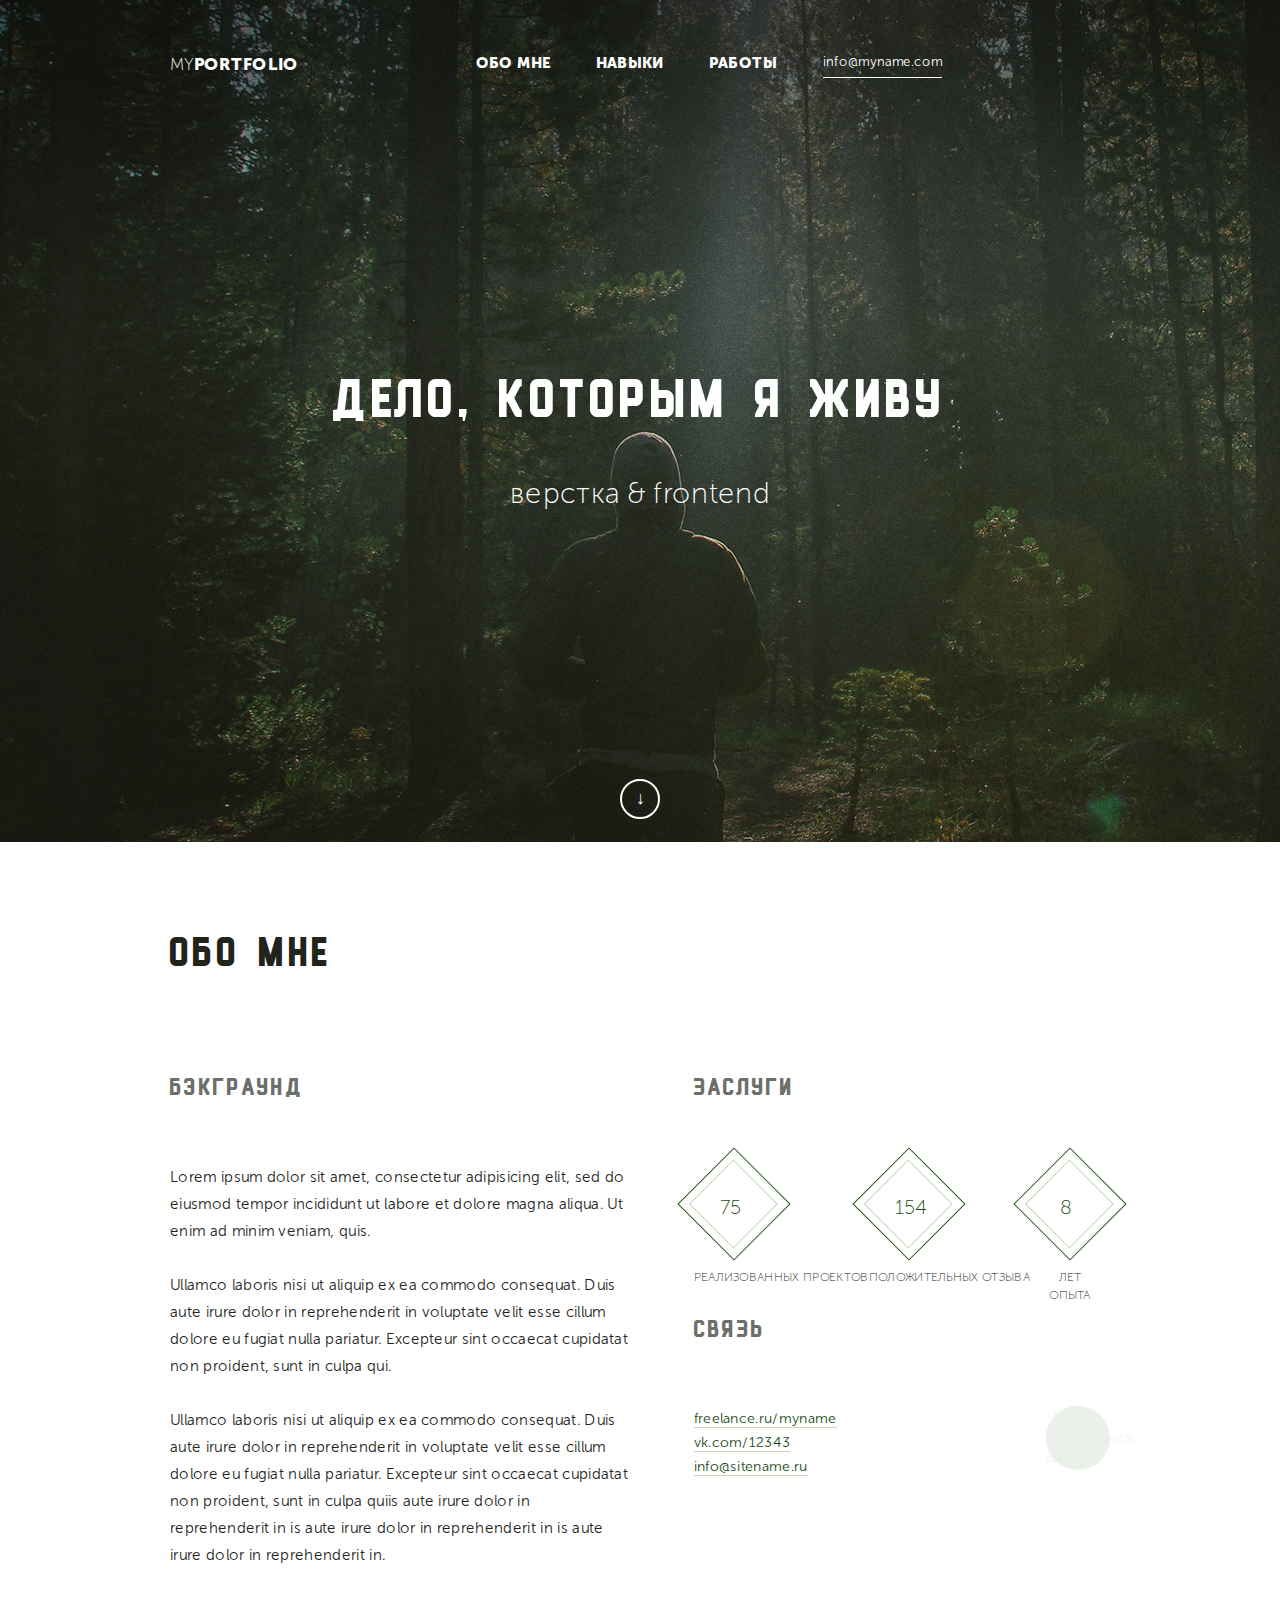
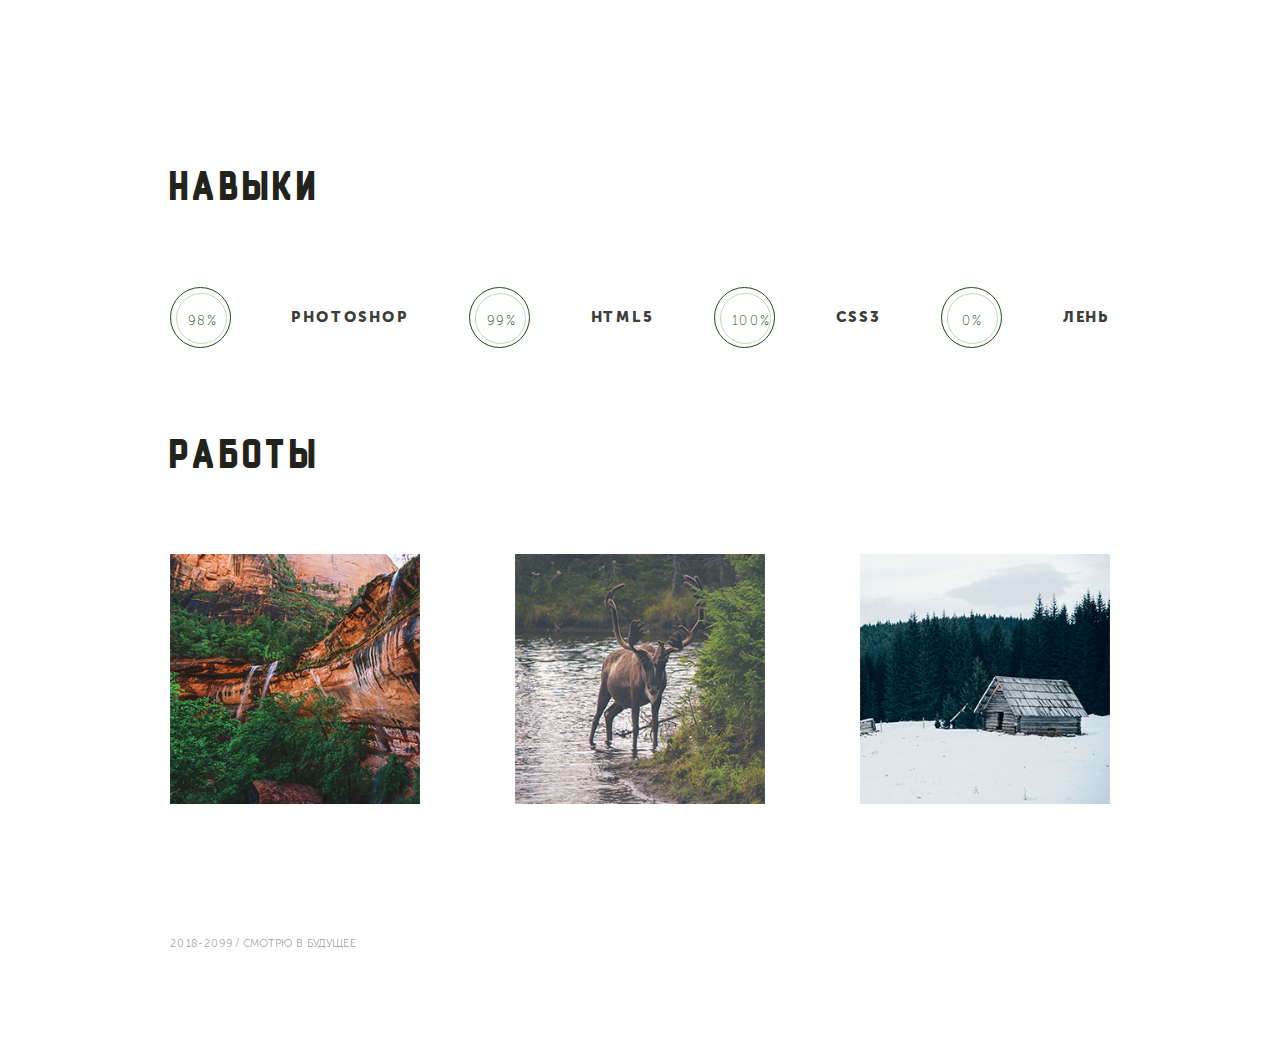
==== commit f451e844: "Add files via upload" ====
--- a/index.html
+++ b/index.html
@@ -128,7 +128,7 @@
                             </ul>
 
                             <div class="profile">
-                                <span class="icon icon-Pizza"></span>
+                                <span class="icon  icon-User"></span>
                                 <p class="profile__text">
                                     Не стесняйтесь, пишите
                                 </p>
@@ -185,7 +185,7 @@
             <div class="works__list">
                 <div class="works__inner">
                     <div class="works__item">
-                        <img src="../images/stewart.jpg" alt="" class="works__item_img">
+                        <img src="images/stewart.jpg" alt="" class="works__item_img">
                         <div class="works__overlay">
                             <h4 class="works__overlay_title">
                                 Название работы
@@ -197,7 +197,7 @@
                     </div>
 
                     <div class="works__item">
-                        <img src="../images/animal.jpg" alt="" class="works__item_img">
+                        <img src="images/animal.jpg" alt="" class="works__item_img">
                         <div class="works__overlay">
                             <h4 class="works__overlay_title">
                                 Название работы
@@ -209,14 +209,14 @@
                     </div>
 
                     <div class="works__item">
-                        <img src="../images/krivec.jpg" alt="" class="works__item_img">
+                        <img src="images/krivec.jpg" alt="" class="works__item_img">
                         <div class="works__overlay">
                             <h4 class="works__overlay_title">
                                 Название работы
                             </h4>
-                            <p class="works__overlay_text">
+                            <a href class="works__overlay_text">
                                 Смотреть
-                            </p>
+                            </a>
                         </div>
                     </div>
                 </div>
--- a/css/fonts.css
+++ b/css/fonts.css
@@ -3,7 +3,7 @@
 @font-face {
     font-family: 'MuseoSansCyrl 100';
     src: url('../fonts/MuseoSansCyrl-100.eot'); /* IE9 Compat Modes */
-    src: url('../fonts/MuseoSansCyrl-100.eot.eot?#iefix') format('embedded-opentype'), /* IE6-IE8 */
+    src: url('../fonts/MuseoSansCyrl-100.eot?#iefix') format('embedded-opentype'), /* IE6-IE8 */
          url('../fonts/MuseoSansCyrl-100.woff2') format('woff2'), /* Super Modern Browsers */
          url('../fonts/MuseoSansCyrl-100.woff') format('woff'), /* Pretty Modern Browsers */
          url('../fonts/MuseoSansCyrl-100.ttf')  format('truetype'), /* Safari, Android, iOS */
@@ -23,7 +23,7 @@
 @font-face {
     font-family: 'MuseoSansCyrl 500';
     src: url('../fonts/MuseoSansCyrl-500.eot'); /* IE9 Compat Modes */
-    src: url('../fonts/MuseoSansCyrl-500.eot.eot?#iefix') format('embedded-opentype'), /* IE6-IE8 */
+    src: url('../fonts/MuseoSansCyrl-500.eot?#iefix') format('embedded-opentype'), /* IE6-IE8 */
          url('../fonts/MuseoSansCyrl-500.woff2') format('woff2'), /* Super Modern Browsers */
          url('../fonts/MuseoSansCyrl-500.woff') format('woff'), /* Pretty Modern Browsers */
          url('../fonts/MuseoSansCyrl-500.ttf')  format('truetype'), /* Safari, Android, iOS */
@@ -42,21 +42,21 @@
 @font-face {
     font-family: 'MuseoSansCyrl 900';
     src: url('../fonts/MuseoSansCyrl-900.eot'); /* IE9 Compat Modes */
-    src: url('../fonts/MuseoSansCyrl-900.eot.eot?#iefix') format('embedded-opentype'), /* IE6-IE8 */
+    src: url('../fonts/MuseoSansCyrl-900.eot.?#iefix') format('embedded-opentype'), /* IE6-IE8 */
          url('../fonts/MuseoSansCyrl-900.woff2') format('woff2'), /* Super Modern Browsers */
-         url('../fonts/MuseoSansCyrl-900.eot.woff') format('woff'), /* Pretty Modern Browsers */
-         url('../fonts/MuseoSansCyrl-900.eot.ttf')  format('truetype'), /* Safari, Android, iOS */
+         url('../fonts/MuseoSansCyrl-900.woff') format('woff'), /* Pretty Modern Browsers */
+         url('../fonts/MuseoSansCyrl-900.ttf')  format('truetype'), /* Safari, Android, iOS */
          url('webfont.svg#svgFontName') format('svg'); /* Legacy iOS */
 }
 
 @font-face {
     font-family: 'Natasha';
     src: url('../fonts/Natasha.eot'); /* IE9 Compat Modes */
-    src: url('../fonts/Natasha.eot.eot?#iefix') format('embedded-opentype'), /* IE6-IE8 */
-         url('../fonts/Natasha.eot.woff2') format('woff2'), /* Super Modern Browsers */
-         url('../fonts/Natasha.eot.woff') format('woff'), /* Pretty Modern Browsers */
-         url('../fonts/Natasha.eot.ttf')  format('truetype'), /* Safari, Android, iOS */
-         url('../../webfont.svg#svgFontName') format('svg'); /* Legacy iOS */
+    src: url('../fonts/Natasha.eot?#iefix') format('embedded-opentype'), /* IE6-IE8 */
+         url('../fonts/Natasha.woff2') format('woff2'), /* Super Modern Browsers */
+         url('../fonts/Natasha.woff') format('woff'), /* Pretty Modern Browsers */
+         url('../fonts/Natasha.ttf')  format('truetype'), /* Safari, Android, iOS */
+         url('../webfont.svg#svgFontName') format('svg'); /* Legacy iOS */
         
 }
 
@@ -64,9 +64,9 @@
 
     font-family: 'Stroke-Gap-Icons';
     src: url('../fonts/Stroke-Gap-Icons'); /* IE9 Compat Modes */
-    src: url('../fonts/Stroke-Gap-Icons.eot.eot?#iefix') format('embedded-opentype'), /* IE6-IE8 */
+    src: url('../fonts/Stroke-Gap-Icons.eot?#iefix') format('embedded-opentype'), /* IE6-IE8 */
          url('../fonts/Stroke-Gap-Iconsa.woff2') format('woff2'), /* Super Modern Browsers */
          url('../fonts/Natasha.woff') format('woff'), /* Pretty Modern Browsers */
-         url('../fonts/Natasha.eot.ttf')  format('truetype'), /* Safari, Android, iOS */
+         url('../fonts/Natasha.ttf')  format('truetype'), /* Safari, Android, iOS */
          url('../webfont.svg#svgFontName') format('svg'); /* Legacy iOS */
 }--- a/css/main.css
+++ b/css/main.css
@@ -189,8 +189,8 @@
 }
 
 .merit__item-big {
-    width: 105px;
-    height: 105px;
+    width: 80px;
+    height: 80px;
     border: solid 1px #204d15;
     /* Rotate */
     -webkit-transform: rotate(-45deg);
@@ -198,14 +198,14 @@
     -ms-transform: rotate(-45deg);
     -o-transform: rotate(-45deg);
     transform: rotate(-45deg);
-    padding-top: 10px;
-    padding-left: 10px;
+    padding-top: 7px;
+    padding-left: 7px;
 }
 
 
 .merit__item-small {
-    width: 83px;
-    height: 83px;
+    width: 63px;
+    height: 63px;
     border: solid 1px #c6d6bb;
 
     /* Rotate */
@@ -219,7 +219,7 @@
 
 .merit__number {
     display: block;
-    padding: 30px;
+    padding: 20px;
     transform: rotate(-45deg);
     font-family: 'MuseoSansCyrl 100';
     font-size: 20px;
@@ -273,9 +273,11 @@
 
 }
 
-.profile__text {}
-
-.icon-Pizza {
+.profile__text {
+
+}
+
+.icon-User {
     color: #204d15;
 }
 
@@ -403,6 +405,7 @@
 
 .works__item {
     position: relative;
+    z-index: -2;
 }
 
 .works__overlay {
@@ -419,6 +422,7 @@
     display: flex;
     justify-content: center;
     align-items: center;
+    
 }
 
 .works__item_img:hover .works__overlay {
